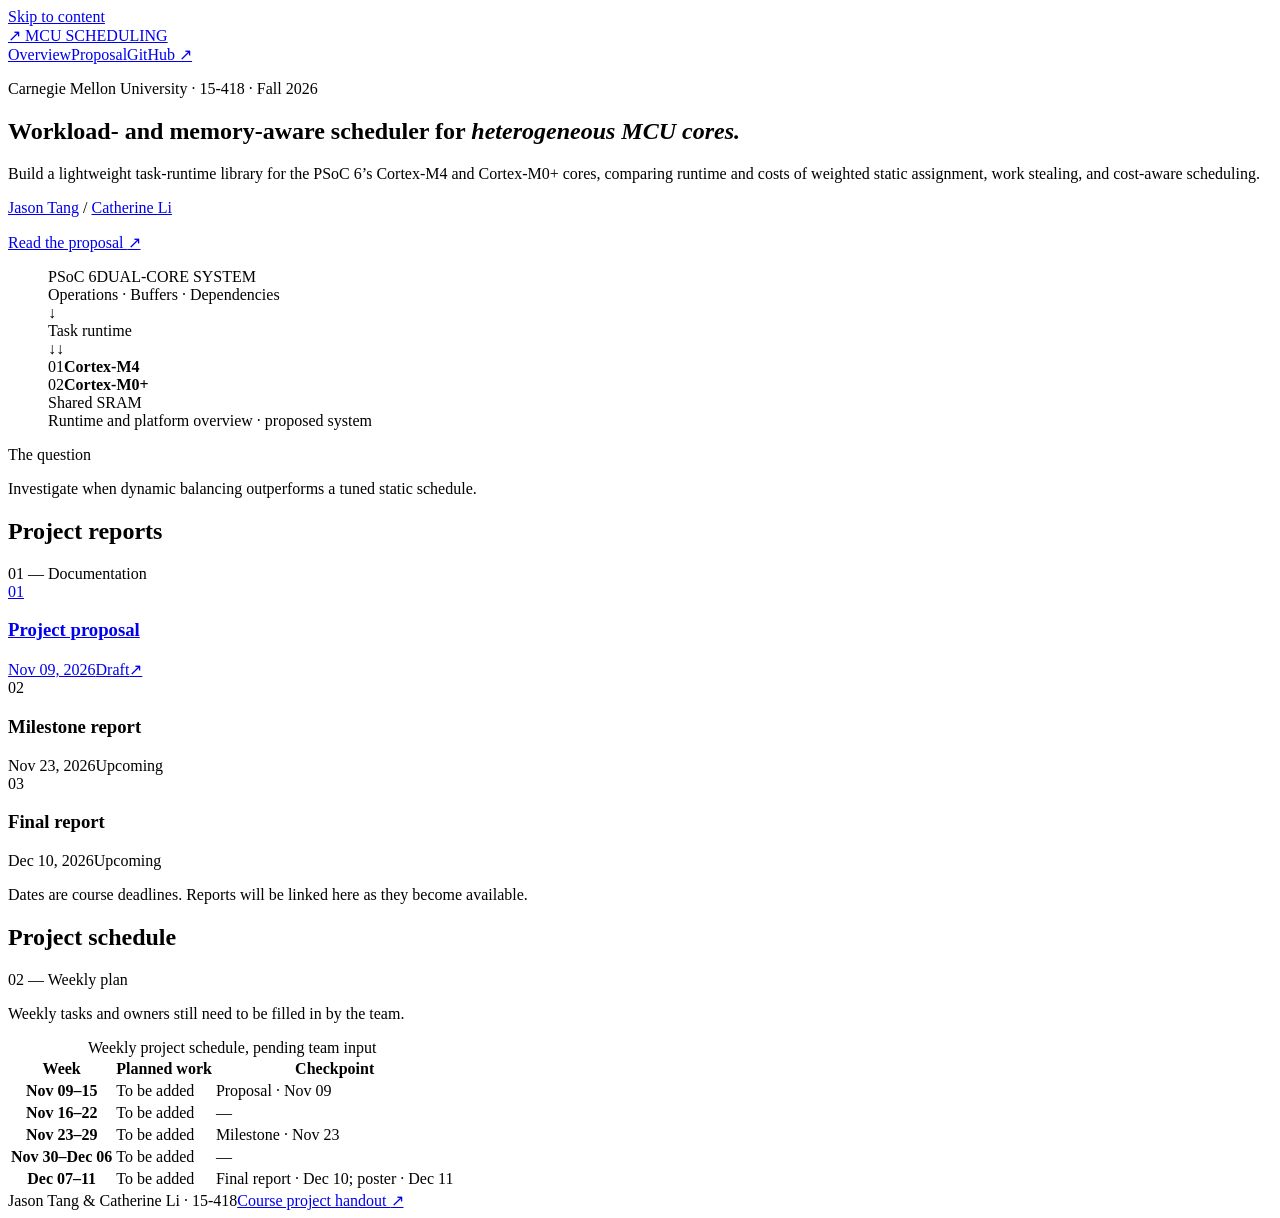
==== docs/index.html @ 9700f6a9 "Add project homepage This HTML document serves as the main page for the 15-418 final project, detail" ====
<!doctype html>
<html lang="en">
<head>
  <meta charset="utf-8">
  <meta name="viewport" content="width=device-width, initial-scale=1">
  <meta name="description" content="15-418 final project: a workload- and memory-aware task runtime for the PSoC 6’s heterogeneous Cortex-M4 and Cortex-M0+ cores.">
  <title>Heterogeneous MCU Scheduling · 15-418</title>
  <link rel="stylesheet" href="styles.css">
</head>
<body>
  <a class="skip-link" href="#main">Skip to content</a>
  <header class="site-header wrap">
    <a class="wordmark" href="./" aria-label="Project home"><span class="mark" aria-hidden="true">↗</span> MCU SCHEDULING</a>
    <nav aria-label="Main navigation"><a href="./" aria-current="page">Overview</a><a href="proposal.html">Proposal</a><a href="https://github.com/jasontxfei/15418-mcu-scheduler">GitHub <span aria-hidden="true">↗</span></a></nav>
  </header>
  <main id="main" class="wrap">
    <section class="hero" aria-labelledby="project-title">
      <div class="hero-copy">
        <p class="eyebrow">Carnegie Mellon University · 15-418 · Fall 2026</p>
        <h1 id="project-title">Workload- and memory-aware scheduler for <em>heterogeneous MCU cores.</em></h1>
        <p class="intro">Build a lightweight task-runtime library for the PSoC 6’s Cortex-M4 and Cortex-M0+ cores, comparing runtime and costs of weighted static assignment, work stealing, and cost-aware scheduling.</p>
        <p class="authors"><a href="https://github.com/jasontxfei">Jason Tang</a><span aria-hidden="true"> / </span><a href="https://github.com/catheri5">Catherine Li</a></p>
        <a class="button" href="proposal.html">Read the proposal <span aria-hidden="true">↗</span></a>
      </div>
      <figure class="system-figure" aria-labelledby="system-caption">
        <div class="figure-top"><span>PSoC 6</span><span>DUAL-CORE SYSTEM</span></div>
        <div class="task-input">Operations · Buffers · Dependencies</div>
        <div class="connector" aria-hidden="true">↓</div>
        <div class="runtime-node">Task runtime</div>
        <div class="core-connectors" aria-hidden="true"><span>↓</span><span>↓</span></div>
        <div class="cores"><div class="core core-m4"><span>01</span><strong>Cortex-M4</strong></div><div class="core core-m0"><span>02</span><strong>Cortex-M0+</strong></div></div>
        <div class="memory-node">Shared SRAM</div>
        <figcaption id="system-caption">Runtime and platform overview · proposed system</figcaption>
      </figure>
    </section>
    <section class="project-question" aria-labelledby="question-heading">
      <p class="eyebrow" id="question-heading">The question</p>
      <p>Investigate when dynamic balancing outperforms a tuned static schedule.</p>
    </section>
    <section class="reports section-space" aria-labelledby="reports-heading">
      <div class="section-heading"><h2 id="reports-heading">Project reports</h2><span class="eyebrow">01 — Documentation</span></div>
      <a class="report-row report-link" href="proposal.html"><div><span class="report-number">01</span><h3>Project proposal</h3></div><div><time datetime="2026-11-09">Nov 09, 2026</time><span class="status draft">Draft</span><span aria-hidden="true">↗</span></div></a>
      <div class="report-row"><div><span class="report-number">02</span><h3>Milestone report</h3></div><div><time datetime="2026-11-23">Nov 23, 2026</time><span class="status">Upcoming</span></div></div>
      <div class="report-row"><div><span class="report-number">03</span><h3>Final report</h3></div><div><time datetime="2026-12-10">Dec 10, 2026</time><span class="status">Upcoming</span></div></div>
      <p class="small muted">Dates are course deadlines. Reports will be linked here as they become available.</p>
    </section>
    <section class="section-space" aria-labelledby="schedule-heading">
      <div class="section-heading"><h2 id="schedule-heading">Project schedule</h2><span class="eyebrow">02 — Weekly plan</span></div>
      <p class="draft-note">Weekly tasks and owners still need to be filled in by the team.</p>
      <div class="table-scroll"><table><caption class="visually-hidden">Weekly project schedule, pending team input</caption><thead><tr><th scope="col">Week</th><th scope="col">Planned work</th><th scope="col">Checkpoint</th></tr></thead><tbody>
        <tr><th scope="row">Nov 09–15</th><td>To be added</td><td>Proposal · Nov 09</td></tr>
        <tr><th scope="row">Nov 16–22</th><td>To be added</td><td>—</td></tr>
        <tr><th scope="row">Nov 23–29</th><td>To be added</td><td>Milestone · Nov 23</td></tr>
        <tr><th scope="row">Nov 30–Dec 06</th><td>To be added</td><td>—</td></tr>
        <tr><th scope="row">Dec 07–11</th><td>To be added</td><td>Final report · Dec 10; poster · Dec 11</td></tr>
      </tbody></table></div>
    </section>
  </main>
  <footer class="site-footer wrap"><span>Jason Tang &amp; Catherine Li · 15-418</span><a href="https://www.cs.cmu.edu/~418/projects/project-proposal.pdf">Course project handout <span aria-hidden="true">↗</span></a></footer>
</body>
</html>
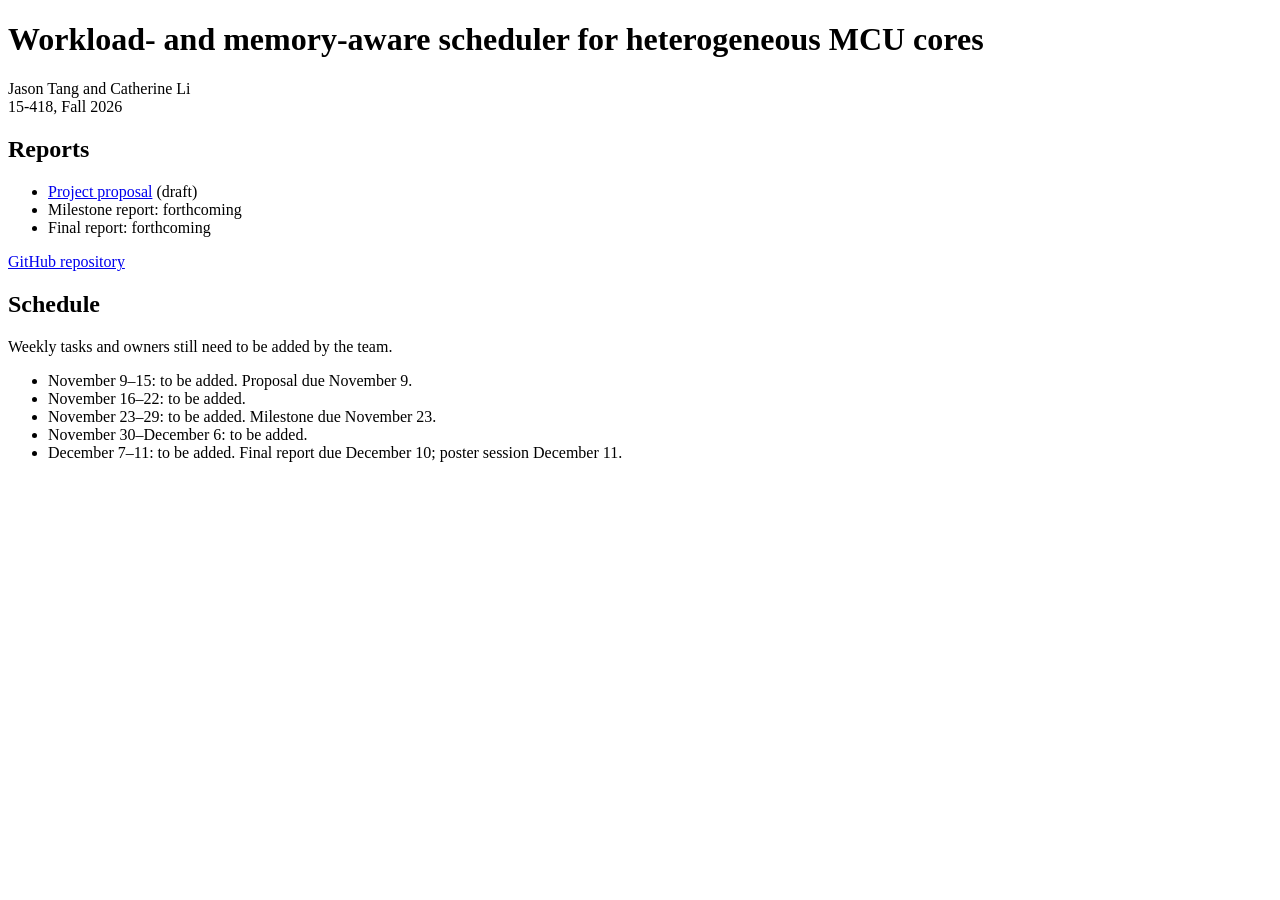
==== commit 85860289: "Simplify homepage to plain HTML Updated the title and added project information, including authors a" ====
--- a/docs/index.html
+++ b/docs/index.html
@@ -3,59 +3,26 @@
 <head>
   <meta charset="utf-8">
   <meta name="viewport" content="width=device-width, initial-scale=1">
-  <meta name="description" content="15-418 final project: a workload- and memory-aware task runtime for the PSoC 6’s heterogeneous Cortex-M4 and Cortex-M0+ cores.">
-  <title>Heterogeneous MCU Scheduling · 15-418</title>
-  <link rel="stylesheet" href="styles.css">
+  <title>15-418 Project: Heterogeneous MCU Scheduler</title>
 </head>
 <body>
-  <a class="skip-link" href="#main">Skip to content</a>
-  <header class="site-header wrap">
-    <a class="wordmark" href="./" aria-label="Project home"><span class="mark" aria-hidden="true">↗</span> MCU SCHEDULING</a>
-    <nav aria-label="Main navigation"><a href="./" aria-current="page">Overview</a><a href="proposal.html">Proposal</a><a href="https://github.com/jasontxfei/15418-mcu-scheduler">GitHub <span aria-hidden="true">↗</span></a></nav>
-  </header>
-  <main id="main" class="wrap">
-    <section class="hero" aria-labelledby="project-title">
-      <div class="hero-copy">
-        <p class="eyebrow">Carnegie Mellon University · 15-418 · Fall 2026</p>
-        <h1 id="project-title">Workload- and memory-aware scheduler for <em>heterogeneous MCU cores.</em></h1>
-        <p class="intro">Build a lightweight task-runtime library for the PSoC 6’s Cortex-M4 and Cortex-M0+ cores, comparing runtime and costs of weighted static assignment, work stealing, and cost-aware scheduling.</p>
-        <p class="authors"><a href="https://github.com/jasontxfei">Jason Tang</a><span aria-hidden="true"> / </span><a href="https://github.com/catheri5">Catherine Li</a></p>
-        <a class="button" href="proposal.html">Read the proposal <span aria-hidden="true">↗</span></a>
-      </div>
-      <figure class="system-figure" aria-labelledby="system-caption">
-        <div class="figure-top"><span>PSoC 6</span><span>DUAL-CORE SYSTEM</span></div>
-        <div class="task-input">Operations · Buffers · Dependencies</div>
-        <div class="connector" aria-hidden="true">↓</div>
-        <div class="runtime-node">Task runtime</div>
-        <div class="core-connectors" aria-hidden="true"><span>↓</span><span>↓</span></div>
-        <div class="cores"><div class="core core-m4"><span>01</span><strong>Cortex-M4</strong></div><div class="core core-m0"><span>02</span><strong>Cortex-M0+</strong></div></div>
-        <div class="memory-node">Shared SRAM</div>
-        <figcaption id="system-caption">Runtime and platform overview · proposed system</figcaption>
-      </figure>
-    </section>
-    <section class="project-question" aria-labelledby="question-heading">
-      <p class="eyebrow" id="question-heading">The question</p>
-      <p>Investigate when dynamic balancing outperforms a tuned static schedule.</p>
-    </section>
-    <section class="reports section-space" aria-labelledby="reports-heading">
-      <div class="section-heading"><h2 id="reports-heading">Project reports</h2><span class="eyebrow">01 — Documentation</span></div>
-      <a class="report-row report-link" href="proposal.html"><div><span class="report-number">01</span><h3>Project proposal</h3></div><div><time datetime="2026-11-09">Nov 09, 2026</time><span class="status draft">Draft</span><span aria-hidden="true">↗</span></div></a>
-      <div class="report-row"><div><span class="report-number">02</span><h3>Milestone report</h3></div><div><time datetime="2026-11-23">Nov 23, 2026</time><span class="status">Upcoming</span></div></div>
-      <div class="report-row"><div><span class="report-number">03</span><h3>Final report</h3></div><div><time datetime="2026-12-10">Dec 10, 2026</time><span class="status">Upcoming</span></div></div>
-      <p class="small muted">Dates are course deadlines. Reports will be linked here as they become available.</p>
-    </section>
-    <section class="section-space" aria-labelledby="schedule-heading">
-      <div class="section-heading"><h2 id="schedule-heading">Project schedule</h2><span class="eyebrow">02 — Weekly plan</span></div>
-      <p class="draft-note">Weekly tasks and owners still need to be filled in by the team.</p>
-      <div class="table-scroll"><table><caption class="visually-hidden">Weekly project schedule, pending team input</caption><thead><tr><th scope="col">Week</th><th scope="col">Planned work</th><th scope="col">Checkpoint</th></tr></thead><tbody>
-        <tr><th scope="row">Nov 09–15</th><td>To be added</td><td>Proposal · Nov 09</td></tr>
-        <tr><th scope="row">Nov 16–22</th><td>To be added</td><td>—</td></tr>
-        <tr><th scope="row">Nov 23–29</th><td>To be added</td><td>Milestone · Nov 23</td></tr>
-        <tr><th scope="row">Nov 30–Dec 06</th><td>To be added</td><td>—</td></tr>
-        <tr><th scope="row">Dec 07–11</th><td>To be added</td><td>Final report · Dec 10; poster · Dec 11</td></tr>
-      </tbody></table></div>
-    </section>
-  </main>
-  <footer class="site-footer wrap"><span>Jason Tang &amp; Catherine Li · 15-418</span><a href="https://www.cs.cmu.edu/~418/projects/project-proposal.pdf">Course project handout <span aria-hidden="true">↗</span></a></footer>
+  <h1>Workload- and memory-aware scheduler for heterogeneous MCU cores</h1>
+  <p>Jason Tang and Catherine Li<br>15-418, Fall 2026</p>
+  <h2>Reports</h2>
+  <ul>
+    <li><a href="proposal.html">Project proposal</a> (draft)</li>
+    <li>Milestone report: forthcoming</li>
+    <li>Final report: forthcoming</li>
+  </ul>
+  <p><a href="https://github.com/jasontxfei/15418-mcu-scheduler">GitHub repository</a></p>
+  <h2>Schedule</h2>
+  <p>Weekly tasks and owners still need to be added by the team.</p>
+  <ul>
+    <li>November 9–15: to be added. Proposal due November 9.</li>
+    <li>November 16–22: to be added.</li>
+    <li>November 23–29: to be added. Milestone due November 23.</li>
+    <li>November 30–December 6: to be added.</li>
+    <li>December 7–11: to be added. Final report due December 10; poster session December 11.</li>
+  </ul>
 </body>
 </html>
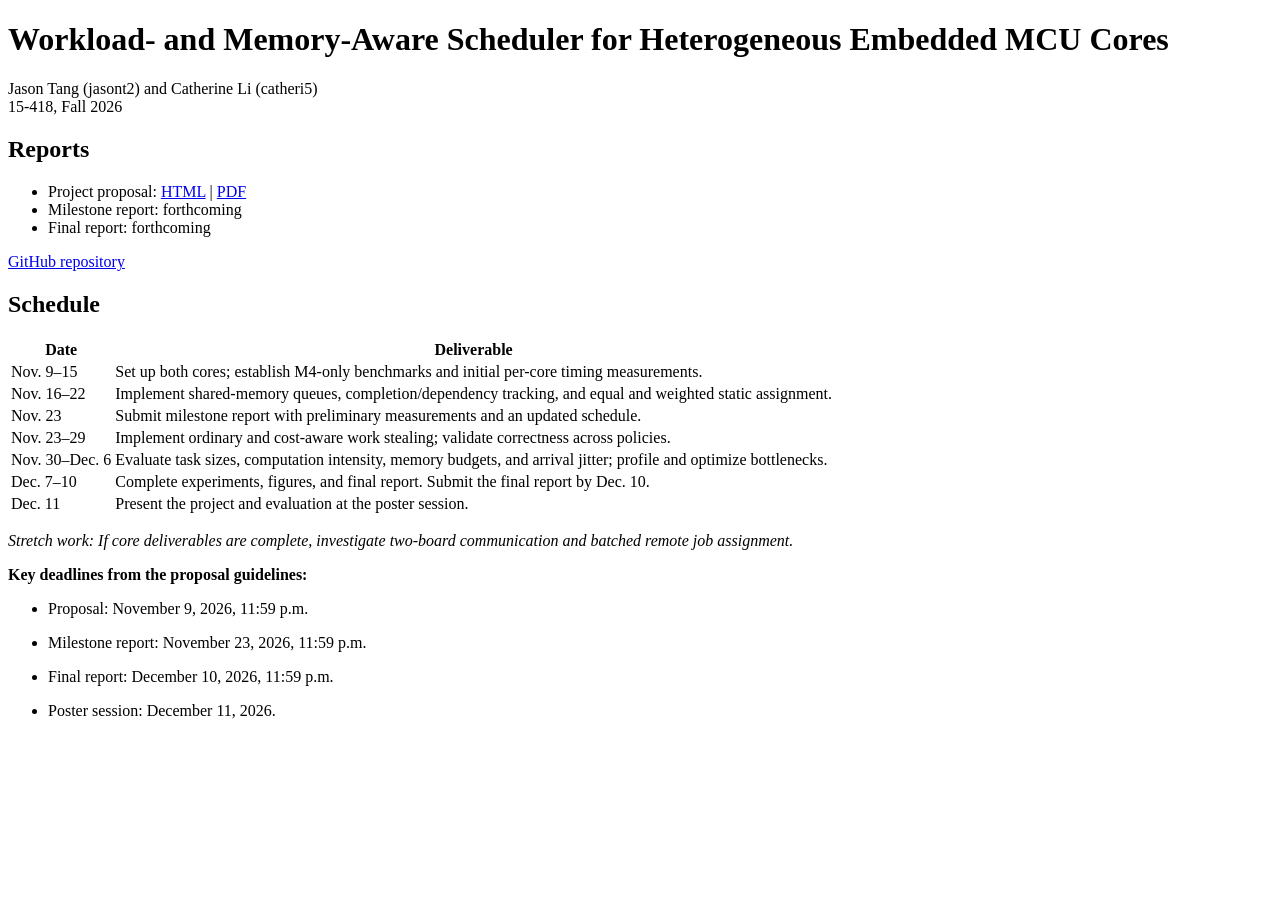
==== commit 89f7ebb7: "Sync project website with submitted proposal PDF" ====
--- a/docs/index.html
+++ b/docs/index.html
@@ -3,26 +3,78 @@
 <head>
   <meta charset="utf-8">
   <meta name="viewport" content="width=device-width, initial-scale=1">
-  <title>15-418 Project: Heterogeneous MCU Scheduler</title>
+  <title>15-418 Project: Heterogeneous Embedded MCU Scheduler</title>
 </head>
 <body>
-  <h1>Workload- and memory-aware scheduler for heterogeneous MCU cores</h1>
-  <p>Jason Tang and Catherine Li<br>15-418, Fall 2026</p>
+  <h1>Workload- and Memory-Aware Scheduler for Heterogeneous Embedded MCU Cores</h1>
+  <p>Jason Tang (jasont2) and Catherine Li (catheri5)<br>15-418, Fall 2026</p>
   <h2>Reports</h2>
   <ul>
-    <li><a href="proposal.html">Project proposal</a> (draft)</li>
+    <li>Project proposal: <a href="proposal.html">HTML</a> | <a href="proposal.pdf">PDF</a></li>
     <li>Milestone report: forthcoming</li>
     <li>Final report: forthcoming</li>
   </ul>
   <p><a href="https://github.com/jasontxfei/15418-mcu-scheduler">GitHub repository</a></p>
   <h2>Schedule</h2>
-  <p>Weekly tasks and owners still need to be added by the team.</p>
-  <ul>
-    <li>November 9–15: to be added. Proposal due November 9.</li>
-    <li>November 16–22: to be added.</li>
-    <li>November 23–29: to be added. Milestone due November 23.</li>
-    <li>November 30–December 6: to be added.</li>
-    <li>December 7–11: to be added. Final report due December 10; poster session December 11.</li>
-  </ul>
+<table>
+<thead>
+<tr>
+<th scope="col"><strong>Date</strong></th>
+<th scope="col"><strong>Deliverable</strong></th>
+</tr>
+</thead>
+<tbody>
+<tr>
+<td>Nov. 9–15</td>
+<td>Set up both cores; establish M4-only
+benchmarks and initial per-core timing measurements.</td>
+</tr>
+<tr>
+<td>Nov. 16–22</td>
+<td>Implement shared-memory queues,
+completion/dependency tracking, and equal and weighted static
+assignment.</td>
+</tr>
+<tr>
+<td>Nov. 23</td>
+<td>Submit milestone report with preliminary
+measurements and an updated schedule.</td>
+</tr>
+<tr>
+<td>Nov. 23–29</td>
+<td>Implement ordinary and cost-aware work
+stealing; validate correctness across policies.</td>
+</tr>
+<tr>
+<td>Nov. 30–Dec. 6</td>
+<td>Evaluate task sizes, computation
+intensity, memory budgets, and arrival jitter; profile and optimize
+bottlenecks.</td>
+</tr>
+<tr>
+<td>Dec. 7–10</td>
+<td>Complete experiments, figures, and final
+report. Submit the final report by Dec. 10.</td>
+</tr>
+<tr>
+<td>Dec. 11</td>
+<td>Present the project and evaluation at the
+poster session.</td>
+</tr>
+</tbody>
+</table>
+
+<p><em>Stretch work: If core deliverables are complete, investigate
+two-board communication and batched remote job assignment.</em></p>
+
+<p><strong>Key deadlines from the proposal guidelines:</strong></p>
+
+<ul>
+<li><p>Proposal: November 9, 2026, 11:59 p.m.</p></li>
+<li><p>Milestone report: November 23, 2026, 11:59 p.m.</p></li>
+<li><p>Final report: December 10, 2026, 11:59 p.m.</p></li>
+<li><p>Poster session: December 11, 2026.</p></li>
+</ul>
+
 </body>
 </html>
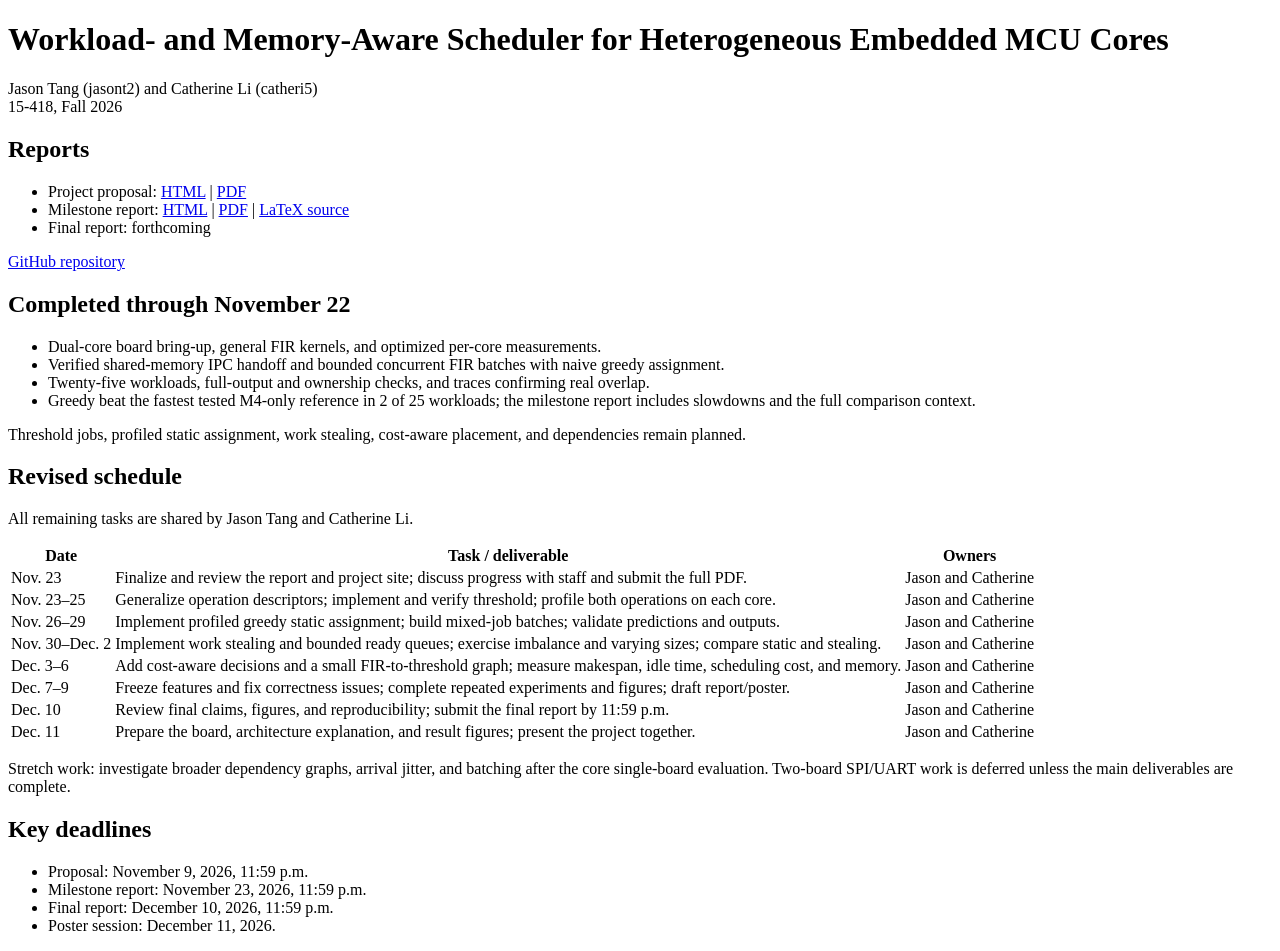
==== commit 793e1e65: "Update milestone report with greedy results and shared schedule" ====
--- a/docs/index.html
+++ b/docs/index.html
@@ -11,70 +11,40 @@
   <h2>Reports</h2>
   <ul>
     <li>Project proposal: <a href="proposal.html">HTML</a> | <a href="proposal.pdf">PDF</a></li>
-    <li>Milestone report: forthcoming</li>
+    <li>Milestone report: <a href="milestone.html">HTML</a> | <a href="milestone.pdf">PDF</a> | <a href="milestone.tex">LaTeX source</a></li>
     <li>Final report: forthcoming</li>
   </ul>
   <p><a href="https://github.com/jasontxfei/15418-mcu-scheduler">GitHub repository</a></p>
-  <h2>Schedule</h2>
-<table>
-<thead>
-<tr>
-<th scope="col"><strong>Date</strong></th>
-<th scope="col"><strong>Deliverable</strong></th>
-</tr>
-</thead>
-<tbody>
-<tr>
-<td>Nov. 9–15</td>
-<td>Set up both cores; establish M4-only
-benchmarks and initial per-core timing measurements.</td>
-</tr>
-<tr>
-<td>Nov. 16–22</td>
-<td>Implement shared-memory queues,
-completion/dependency tracking, and equal and weighted static
-assignment.</td>
-</tr>
-<tr>
-<td>Nov. 23</td>
-<td>Submit milestone report with preliminary
-measurements and an updated schedule.</td>
-</tr>
-<tr>
-<td>Nov. 23–29</td>
-<td>Implement ordinary and cost-aware work
-stealing; validate correctness across policies.</td>
-</tr>
-<tr>
-<td>Nov. 30–Dec. 6</td>
-<td>Evaluate task sizes, computation
-intensity, memory budgets, and arrival jitter; profile and optimize
-bottlenecks.</td>
-</tr>
-<tr>
-<td>Dec. 7–10</td>
-<td>Complete experiments, figures, and final
-report. Submit the final report by Dec. 10.</td>
-</tr>
-<tr>
-<td>Dec. 11</td>
-<td>Present the project and evaluation at the
-poster session.</td>
-</tr>
-</tbody>
-</table>
-
-<p><em>Stretch work: If core deliverables are complete, investigate
-two-board communication and batched remote job assignment.</em></p>
-
-<p><strong>Key deadlines from the proposal guidelines:</strong></p>
-
-<ul>
-<li><p>Proposal: November 9, 2026, 11:59 p.m.</p></li>
-<li><p>Milestone report: November 23, 2026, 11:59 p.m.</p></li>
-<li><p>Final report: December 10, 2026, 11:59 p.m.</p></li>
-<li><p>Poster session: December 11, 2026.</p></li>
-</ul>
-
+  <h2>Completed through November 22</h2>
+  <ul>
+    <li>Dual-core board bring-up, general FIR kernels, and optimized per-core measurements.</li>
+    <li>Verified shared-memory IPC handoff and bounded concurrent FIR batches with naive greedy assignment.</li>
+    <li>Twenty-five workloads, full-output and ownership checks, and traces confirming real overlap.</li>
+    <li>Greedy beat the fastest tested M4-only reference in 2 of 25 workloads; the milestone report includes slowdowns and the full comparison context.</li>
+  </ul>
+  <p>Threshold jobs, profiled static assignment, work stealing, cost-aware placement, and dependencies remain planned.</p>
+  <h2>Revised schedule</h2>
+  <p>All remaining tasks are shared by Jason Tang and Catherine Li.</p>
+  <table>
+    <thead><tr><th scope="col">Date</th><th scope="col">Task / deliverable</th><th scope="col">Owners</th></tr></thead>
+    <tbody>
+    <tr><td>Nov. 23</td><td>Finalize and review the report and project site; discuss progress with staff and submit the full PDF.</td><td>Jason and Catherine</td></tr>
+    <tr><td>Nov. 23–25</td><td>Generalize operation descriptors; implement and verify threshold; profile both operations on each core.</td><td>Jason and Catherine</td></tr>
+    <tr><td>Nov. 26–29</td><td>Implement profiled greedy static assignment; build mixed-job batches; validate predictions and outputs.</td><td>Jason and Catherine</td></tr>
+    <tr><td>Nov. 30–Dec. 2</td><td>Implement work stealing and bounded ready queues; exercise imbalance and varying sizes; compare static and stealing.</td><td>Jason and Catherine</td></tr>
+    <tr><td>Dec. 3–6</td><td>Add cost-aware decisions and a small FIR-to-threshold graph; measure makespan, idle time, scheduling cost, and memory.</td><td>Jason and Catherine</td></tr>
+    <tr><td>Dec. 7–9</td><td>Freeze features and fix correctness issues; complete repeated experiments and figures; draft report/poster.</td><td>Jason and Catherine</td></tr>
+    <tr><td>Dec. 10</td><td>Review final claims, figures, and reproducibility; submit the final report by 11:59 p.m.</td><td>Jason and Catherine</td></tr>
+    <tr><td>Dec. 11</td><td>Prepare the board, architecture explanation, and result figures; present the project together.</td><td>Jason and Catherine</td></tr>
+    </tbody>
+  </table>
+  <p>Stretch work: investigate broader dependency graphs, arrival jitter, and batching after the core single-board evaluation. Two-board SPI/UART work is deferred unless the main deliverables are complete.</p>
+  <h2>Key deadlines</h2>
+  <ul>
+    <li>Proposal: November 9, 2026, 11:59 p.m.</li>
+    <li>Milestone report: November 23, 2026, 11:59 p.m.</li>
+    <li>Final report: December 10, 2026, 11:59 p.m.</li>
+    <li>Poster session: December 11, 2026.</li>
+  </ul>
 </body>
 </html>
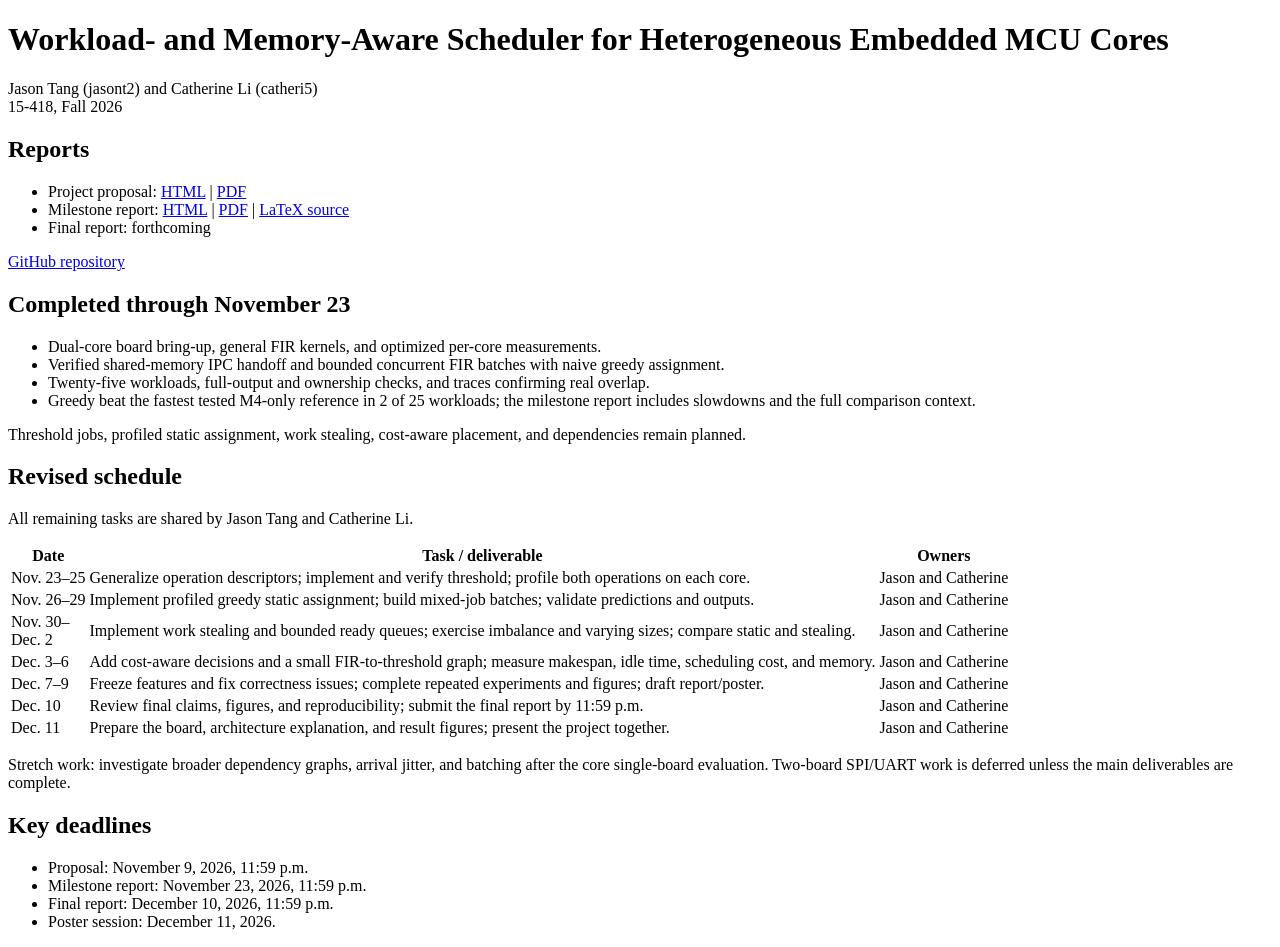
==== commit 3ae4c99a: "m0+ only execution measurements without scheduling overhead, some milestone report revisions and add" ====
--- a/docs/index.html
+++ b/docs/index.html
@@ -15,7 +15,7 @@
     <li>Final report: forthcoming</li>
   </ul>
   <p><a href="https://github.com/jasontxfei/15418-mcu-scheduler">GitHub repository</a></p>
-  <h2>Completed through November 22</h2>
+  <h2>Completed through November 23</h2>
   <ul>
     <li>Dual-core board bring-up, general FIR kernels, and optimized per-core measurements.</li>
     <li>Verified shared-memory IPC handoff and bounded concurrent FIR batches with naive greedy assignment.</li>
@@ -26,18 +26,19 @@
   <h2>Revised schedule</h2>
   <p>All remaining tasks are shared by Jason Tang and Catherine Li.</p>
   <table>
-    <thead><tr><th scope="col">Date</th><th scope="col">Task / deliverable</th><th scope="col">Owners</th></tr></thead>
-    <tbody>
-    <tr><td>Nov. 23</td><td>Finalize and review the report and project site; discuss progress with staff and submit the full PDF.</td><td>Jason and Catherine</td></tr>
-    <tr><td>Nov. 23–25</td><td>Generalize operation descriptors; implement and verify threshold; profile both operations on each core.</td><td>Jason and Catherine</td></tr>
-    <tr><td>Nov. 26–29</td><td>Implement profiled greedy static assignment; build mixed-job batches; validate predictions and outputs.</td><td>Jason and Catherine</td></tr>
-    <tr><td>Nov. 30–Dec. 2</td><td>Implement work stealing and bounded ready queues; exercise imbalance and varying sizes; compare static and stealing.</td><td>Jason and Catherine</td></tr>
-    <tr><td>Dec. 3–6</td><td>Add cost-aware decisions and a small FIR-to-threshold graph; measure makespan, idle time, scheduling cost, and memory.</td><td>Jason and Catherine</td></tr>
-    <tr><td>Dec. 7–9</td><td>Freeze features and fix correctness issues; complete repeated experiments and figures; draft report/poster.</td><td>Jason and Catherine</td></tr>
-    <tr><td>Dec. 10</td><td>Review final claims, figures, and reproducibility; submit the final report by 11:59 p.m.</td><td>Jason and Catherine</td></tr>
-    <tr><td>Dec. 11</td><td>Prepare the board, architecture explanation, and result figures; present the project together.</td><td>Jason and Catherine</td></tr>
-    </tbody>
-  </table>
+<thead>
+<tr><th scope="col"><strong>Date</strong></th><th scope="col"><strong>Task / deliverable</strong></th><th scope="col"><strong>Owners</strong></th></tr>
+</thead>
+<tbody>
+<tr><td>Nov. 23–25</td><td>Generalize operation descriptors; implement and verify threshold; profile both operations on each core.</td><td>Jason and Catherine</td></tr>
+<tr><td>Nov. 26–29</td><td>Implement profiled greedy static assignment; build mixed-job batches; validate predictions and outputs.</td><td>Jason and Catherine</td></tr>
+<tr><td>Nov.&nbsp;30–<br> Dec.&nbsp;2</td><td>Implement work stealing and bounded ready queues; exercise imbalance and varying sizes; compare static and stealing.</td><td>Jason and Catherine</td></tr>
+<tr><td>Dec. 3–6</td><td>Add cost-aware decisions and a small FIR-to-threshold graph; measure makespan, idle time, scheduling cost, and memory.</td><td>Jason and Catherine</td></tr>
+<tr><td>Dec. 7–9</td><td>Freeze features and fix correctness issues; complete repeated experiments and figures; draft report/poster.</td><td>Jason and Catherine</td></tr>
+<tr><td>Dec. 10</td><td>Review final claims, figures, and reproducibility; submit the final report by 11:59 p.m.</td><td>Jason and Catherine</td></tr>
+<tr><td>Dec. 11</td><td>Prepare the board, architecture explanation, and result figures; present the project together.</td><td>Jason and Catherine</td></tr>
+</tbody>
+</table>
   <p>Stretch work: investigate broader dependency graphs, arrival jitter, and batching after the core single-board evaluation. Two-board SPI/UART work is deferred unless the main deliverables are complete.</p>
   <h2>Key deadlines</h2>
   <ul>
